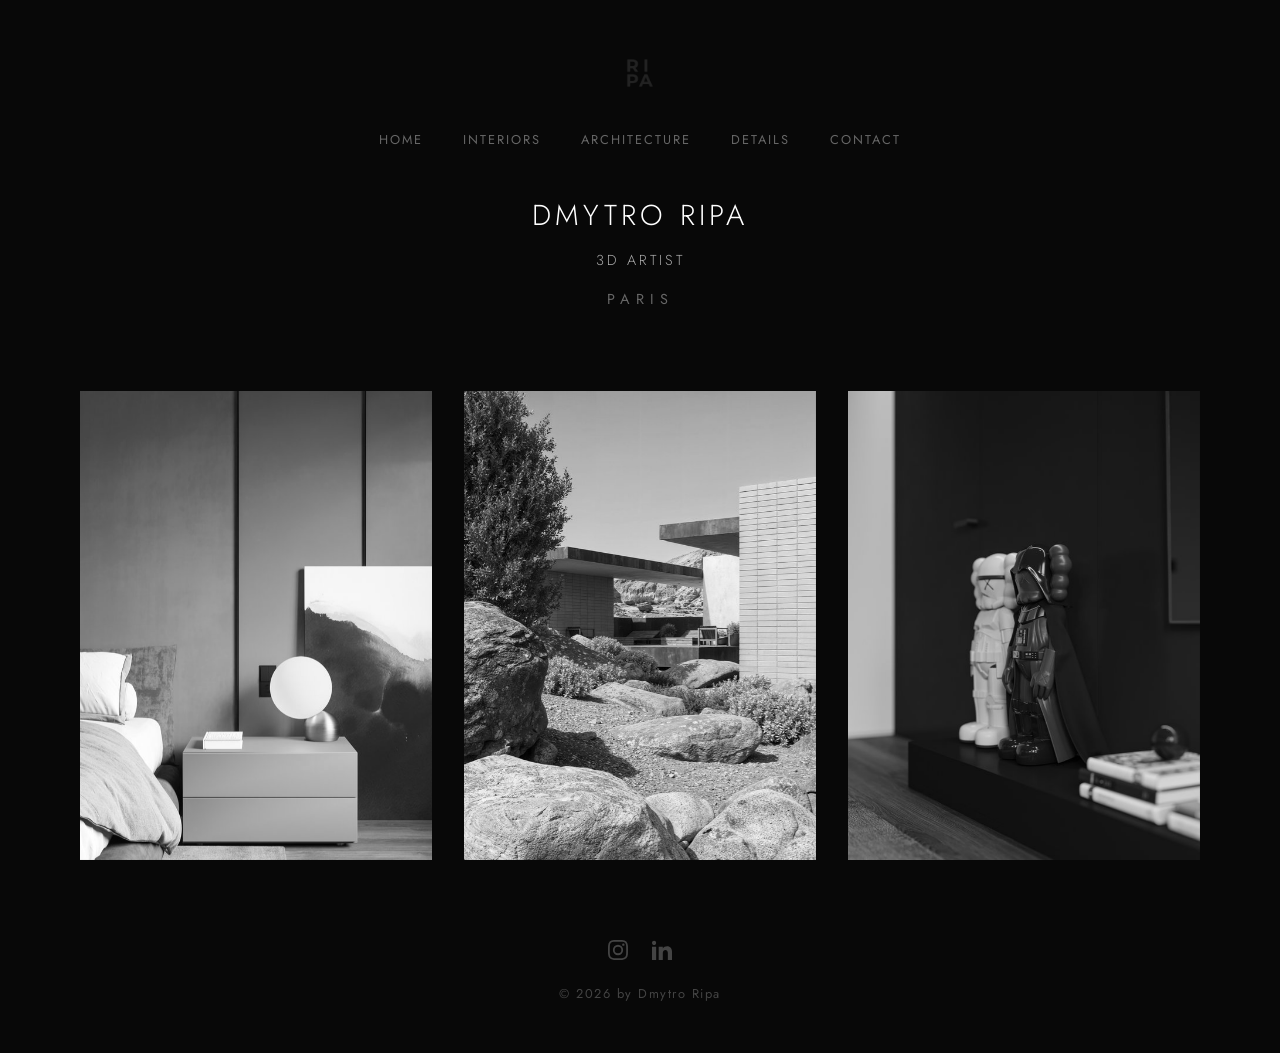
==== index.html @ 77d72f95 "Remove 'Interior Designer' from title and intro" ====
<!DOCTYPE html>
<html lang="uk">
<head>
    <meta charset="UTF-8">
    <meta name="viewport" content="width=device-width, initial-scale=1.0">
    <title>Dmytro Ripa | 3D Artist</title>
    
    <!-- Правильні шрифти: читабельний мінімалізм (300 і 400) -->
    <link rel="preconnect" href="https://fonts.googleapis.com">
    <link rel="preconnect" href="https://fonts.gstatic.com" crossorigin>
    <link href="https://fonts.googleapis.com/css2?family=Jost:wght@300;400&display=swap" rel="stylesheet">
    
    <!-- Правильне підключення аналітики (ПОЗА тегом style) -->
    <script src="https://cloud.umami.is/script.js" data-website-id="2f22f287-88f8-4059-9999-76cdc04b44d3"></script>

    <style>
        /* Базові налаштування (Мінімалізм) */
        * {
            margin: 0;
            padding: 0;
            box-sizing: border-box;
        }

        /* Жорстке блокування горизонтального скролу для ВСІХ пристроїв */
        html, body {
            overflow-x: hidden;
            max-width: 100vw;
        }

        body {
            background-color: #080808;
            color: #ffffff;
            font-family: 'Jost', sans-serif;
            font-weight: 400; /* Базова товщина - Regular */
            line-height: 1.6;
            display: flex;
            flex-direction: column;
            min-height: 100vh;
        }

        /* Шапка сайту */
        header {
            display: flex;
            flex-direction: column;
            align-items: center;
            padding: 3rem 1rem 1rem 1rem;
            gap: 2rem;
        }

        .nav-links {
            display: flex;
            gap: 2.5rem;
            margin-top: 0;
            flex-wrap: wrap;
            justify-content: center;
        }

        .nav-links a {
            color: #666;
            text-decoration: none;
            font-size: 0.8rem;
            font-weight: 400; 
            letter-spacing: 2px;
            transition: color 0.3s ease;
            text-transform: uppercase;
            cursor: pointer;
        }

        /* СТИЛІ ЛОГОТИПУ */
        .logo {
            text-decoration: none;
            display: flex;
            justify-content: center;
            align-items: center;
            transition: opacity 0.3s ease;
        }

        .logo:hover {
            opacity: 0.8;
        }

        .logo h1 {
            font-size: 2.5rem;
            line-height: 0.9;
            font-weight: 300; 
            letter-spacing: 5px;
            text-align: center;
            cursor: pointer;
            color: #ffffff;
        }

        .logo-img {
            max-height: 50px; /* Регулюйте висоту логотипу тут */
            width: auto;
            cursor: pointer;
            display: block;
        }

        /* Сторінка контактів */
        .contact-info {
            text-align: center;
            max-width: 600px;
            width: 100%;
        }

        .contact-text {
            margin-bottom: 3rem;
            color: #999;
            font-size: 1.1rem;
            font-weight: 300; 
        }

        .contact-details {
            color: #fff;
            font-size: 1rem;
            font-weight: 300; 
            line-height: 2;
            letter-spacing: 1.5px;
        }

        .contact-details a {
            color: #fff;
            text-decoration: none;
            transition: color 0.3s;
        }

        .contact-details a:hover {
            color: #666;
        }

        /* Головна секція */
        main {
            flex: 1;
            padding: 2rem 5rem;
            display: flex;
            flex-direction: column;
            align-items: center;
        }

        /* Логіка перемикання сторінок */
        .page {
            display: none;
            width: 100%;
            flex-direction: column;
            align-items: center;
            animation: fadeIn 0.5s ease;
        }

        .page.active {
            display: flex;
        }

        @keyframes fadeIn {
            from { opacity: 0; transform: translateY(10px); }
            to { opacity: 1; transform: translateY(0); }
        }

        .intro {
            text-align: center;
            margin-bottom: 5rem;
            display: flex;
            flex-direction: column;
            gap: 0.5rem;
        }

        /* Стилі для твого імені як бренду */
        .intro-name {
            color: #ffffff;
            font-size: 1.8rem;
            font-weight: 300;
            letter-spacing: 4px;
            text-transform: uppercase;
            margin-bottom: 0.5rem;
            line-height: 1.2;
        }

        .intro-role {
            color: #aaaaaa;
            font-size: 0.9rem;
            font-weight: 300;
            letter-spacing: 3px;
            text-transform: uppercase;
        }

        .intro-location {
            color: #666666;
            font-size: 0.9rem;
            font-weight: 400;
            letter-spacing: 6px;
            text-transform: uppercase;
            margin-top: 0.5rem;
        }

        /* Сітка категорій (Головна сторінка) */
        .categories-grid {
            display: grid;
            grid-template-columns: repeat(3, 1fr);
            gap: 2rem;
            width: 100%;
            max-width: 1200px;
        }

        .category-card {
            position: relative;
            display: block;
            overflow: hidden;
            aspect-ratio: 3 / 4;
            text-decoration: none;
            background-color: #111;
            cursor: pointer;
        }

        .category-card img {
            width: 100%;
            height: 100%;
            object-fit: cover;
            filter: grayscale(100%);
            backface-visibility: hidden;
            transform: translateZ(0);
            transition: transform 0.6s cubic-bezier(0.25, 0.46, 0.45, 0.94), filter 0.6s ease;
        }

        .category-card .overlay {
            position: absolute;
            top: 0;
            left: 0;
            width: 100%;
            height: 100%;
            background: rgba(0, 0, 0, 0.6);
            display: flex;
            justify-content: center;
            align-items: center;
            opacity: 0; 
            transition: opacity 0.4s ease;
        }

        .category-card .overlay h2 {
            color: #ffffff;
            font-size: 1.5rem;
            font-weight: 300;
            letter-spacing: 4px;
            text-transform: uppercase;
            transform: translateY(15px);
            transition: transform 0.4s ease;
        }

        .category-card:hover img {
            transform: scale(1.05) translateZ(0);
            filter: grayscale(0%);
        }

        .category-card:hover .overlay {
            opacity: 1;
        }

        .category-card:hover .overlay h2 {
            transform: translateY(0);
        }

        /* Галерея (для сторінок проектів) */
        .page-title {
            margin-bottom: 3rem;
            font-weight: 300;
            letter-spacing: 4px;
            color: #fff;
            text-transform: uppercase;
        }

        .gallery-grid {
            display: grid;
            grid-template-columns: repeat(auto-fill, minmax(350px, 1fr));
            gap: 1.5rem;
            width: 100%;
            max-width: 1400px;
        }

        .gallery-item {
            position: relative;
            width: 100%;
            aspect-ratio: 1 / 1;
            overflow: hidden; 
            background-color: #111;
            cursor: pointer;
        }

        .gallery-item img {
            width: 100%;
            height: 100%;
            object-fit: cover;
            filter: grayscale(100%);
            display: block;
            backface-visibility: hidden;
            transform: translateZ(0);
            transition: transform 0.6s cubic-bezier(0.25, 0.46, 0.45, 0.94), filter 0.6s ease;
        }

        .gallery-item:hover img {
            filter: grayscale(0%);
            transform: scale(1.03) translateZ(0);
        }

        /* ДОДАНО: Стилі для Soft CTA в кінці галереї */
        .gallery-cta {
            text-align: center;
            margin-top: 5rem;
            padding-top: 3rem;
            border-top: 1px solid #222;
            width: 100%;
            max-width: 600px;
        }

        .gallery-cta p {
            color: #888;
            font-size: 1.1rem;
            font-weight: 300;
            margin-bottom: 1.5rem;
            letter-spacing: 1px;
        }

        .gallery-cta a {
            display: inline-block;
            color: #fff;
            text-decoration: none;
            font-size: 0.8rem;
            font-weight: 400;
            letter-spacing: 2px;
            text-transform: uppercase;
            padding: 12px 24px;
            border: 1px solid #333;
            transition: all 0.3s ease;
            cursor: pointer;
        }

        .gallery-cta a:hover {
            background-color: #fff;
            color: #080808;
            border-color: #fff;
        }

        /* --- ЛАЙТБОКС (МОДАЛЬНЕ ВІКНО) --- */
        .lightbox {
            display: none;
            position: fixed;
            z-index: 1000;
            left: 0;
            top: 0;
            width: 100%;
            height: 100%;
            background-color: rgba(0, 0, 0, 0.95);
            justify-content: center;
            align-items: center;
            opacity: 0;
            transition: opacity 0.3s ease;
        }

        .lightbox.show {
            display: flex;
            opacity: 1;
        }

        .lightbox-content {
            max-width: 90%;
            max-height: 90vh;
            object-fit: contain;
            box-shadow: 0 4px 20px rgba(0,0,0,0.5);
            animation: zoomIn 0.3s cubic-bezier(0.25, 0.46, 0.45, 0.94);
        }

        @keyframes zoomIn {
            from { transform: scale(0.95); opacity: 0; }
            to { transform: scale(1); opacity: 1; }
        }

        .lightbox-close {
            position: absolute;
            top: 30px;
            right: 40px;
            color: #888;
            font-size: 50px;
            font-weight: 300;
            cursor: pointer;
            transition: color 0.3s ease;
            line-height: 1;
        }

        .lightbox-close:hover {
            color: #fff;
        }

        /* Навігація в лайтбоксі (стрілки) */
        .lightbox-prev, .lightbox-next {
            position: absolute;
            top: 50%;
            transform: translateY(-50%);
            color: #888;
            font-size: 40px;
            font-weight: 300;
            cursor: pointer;
            transition: color 0.3s ease;
            padding: 20px;
            user-select: none;
            z-index: 1001;
        }

        .lightbox-prev:hover, .lightbox-next:hover {
            color: #fff;
        }

        .lightbox-prev { left: 20px; }
        .lightbox-next { right: 20px; }

        /* Футер */
        footer {
            text-align: center;
            padding: 3rem;
            color: #444;
            font-size: 0.8rem;
            font-weight: 400;
            letter-spacing: 1.5px;
            display: flex;
            flex-direction: column;
            align-items: center;
            gap: 1.5rem;
        }

        .footer-socials {
            display: flex;
            gap: 1.5rem;
        }

        .footer-socials a {
            color: #444;
            transition: color 0.3s ease;
            display: flex;
            align-items: center;
            justify-content: center;
        }

        .footer-socials a:hover {
            color: #fff;
        }

        .footer-socials svg {
            width: 20px;
            height: 20px;
            fill: currentColor;
        }

        /* Адаптивність для телефонів */
        @media (max-width: 900px) {
            header {
                flex-direction: column;
                align-items: center;
                gap: 1.5rem;
                padding: 1.5rem 1rem;
            }
            .nav-links {
                flex-wrap: wrap;
                justify-content: center;
                gap: 1rem;
                width: 100%;
            }
            .categories-grid {
                grid-template-columns: 1fr;
                max-width: 100%;
            }
            .category-card .overlay {
                opacity: 1;
                background: rgba(0, 0, 0, 0.4);
            }
            .category-card .overlay h2 {
                transform: translateY(0);
            }
            .gallery-grid {
                grid-template-columns: repeat(2, 1fr);
                gap: 0.5rem;
            }
            .gallery-grid img {
                filter: grayscale(0%);
            }
            main {
                padding: 1rem;
                width: 100%;
            }
            .lightbox-close {
                top: 15px;
                right: 20px;
                font-size: 40px;
            }
            .lightbox-prev, .lightbox-next {
                font-size: 30px;
                padding: 10px;
            }
            .lightbox-prev { left: 5px; }
            .lightbox-next { right: 5px; }
            .gallery-cta { margin-top: 3rem; }
        }
    </style>
</head>
<body>
    <header>
        <!-- ЗМІНА: Додано логотип (зображення або текст) над меню -->
        <a class="logo" data-target="home">
            <!-- Варіант 1: Якщо у вас є картинка логотипу (розкоментуйте і вкажіть шлях) -->
            <img src="images/logo.png" alt="Dmytro Ripa Logo" class="logo-img">
            
            <!-- Варіант 2: Якщо хочете текстовий логотип (видаліть img вище і розкоментуйте h1) -->
            <!-- <h1>DR</h1> -->
        </a>
        
        <nav class="nav-links">
            <a data-target="home" class="active">HOME</a>
            <a data-target="interiors">INTERIORS</a>
            <a data-target="architecture">ARCHITECTURE</a>
            <a data-target="details">DETAILS</a>
            <a data-target="contact">CONTACT</a>
        </nav>
    </header>

    <main>
        <!-- СТОРІНКА: ГОЛОВНА -->
        <div id="home" class="page active">
            <section class="intro">
                <h1 class="intro-name">Dmytro Ripa</h1>
                <p class="intro-role">3D Artist</p>
                <p class="intro-location">Paris</p>
            </section>

            <section class="categories-grid">
                <div class="category-card" data-target="interiors">
                    <img src="images/home-interiors.jpg" alt="Interiors">
                    <div class="overlay">
                        <h2>Interiors</h2>
                    </div>
                </div>
                <div class="category-card" data-target="architecture">
                    <img src="images/home-architecture.jpg" alt="Architecture">
                    <div class="overlay">
                        <h2>Architecture</h2>
                    </div>
                </div>
                <div class="category-card" data-target="details">
                    <img src="images/home-details.jpg" alt="Details">
                    <div class="overlay">
                        <h2>Details</h2>
                    </div>
                </div>
            </section>
        </div>

        <!-- СТОРІНКА: ІНТЕР'ЄРИ -->
        <div id="interiors" class="page">
            <h2 class="page-title">Interiors</h2>
            <section class="gallery-grid">
                <div class="gallery-item"><img src="images/thumb/int-work14.jpg" data-full="images/int-work14.jpg" alt="Interior Work 1"></div>
                <div class="gallery-item"><img src="images/thumb/int-work18.jpg" data-full="images/int-work18.jpg" alt="Interior Work 2"></div>
                <div class="gallery-item"><img src="images/thumb/int-work10.jpg" data-full="images/int-work10.jpg" alt="Interior Work 3"></div>
                <div class="gallery-item"><img src="images/thumb/int-work4.jpg" data-full="images/int-work4.jpg" alt="Interior Work 4"></div>
                <div class="gallery-item"><img src="images/thumb/int-work8.jpg" data-full="images/int-work8.jpg" alt="Interior Work 5"></div>
                <div class="gallery-item"><img src="images/thumb/int-work5.jpg" data-full="images/int-work5.jpg" alt="Interior Work 6"></div>
                <div class="gallery-item"><img src="images/thumb/int-work9.jpg" data-full="images/int-work9.jpg" alt="Interior Work 7"></div>
                <div class="gallery-item"><img src="images/thumb/int-work11.jpg" data-full="images/int-work11.jpg" alt="Interior Work 8"></div>
                <div class="gallery-item"><img src="images/thumb/int-work12.jpg" data-full="images/int-work12.jpg" alt="Interior Work 9"></div>
                <div class="gallery-item"><img src="images/thumb/int-work13.jpg" data-full="images/int-work13.jpg" alt="Interior Work 10"></div>
                <div class="gallery-item"><img src="images/thumb/int-work15.jpg" data-full="images/int-work15.jpg" alt="Interior Work 11"></div>
                <div class="gallery-item"><img src="images/thumb/int-work16.jpg" data-full="images/int-work16.jpg" alt="Interior Work 12"></div>
                <div class="gallery-item"><img src="images/thumb/int-work17.jpg" data-full="images/int-work17.jpg" alt="Interior Work 13"></div>
                <div class="gallery-item"><img src="images/thumb/int-work19.jpg" data-full="images/int-work19.jpg" alt="Interior Work 14"></div>
                <div class="gallery-item"><img src="images/thumb/int-work22.jpg" data-full="images/int-work22.jpg" alt="Interior Work 15"></div>
                <div class="gallery-item"><img src="images/thumb/int-work1.jpg" data-full="images/int-work1.jpg" alt="Interior Work 16"></div>
                <div class="gallery-item"><img src="images/thumb/int-work2.jpg" data-full="images/int-work2.jpg" alt="Interior Work 17"></div>
                <div class="gallery-item"><img src="images/thumb/int-work3.jpg" data-full="images/int-work3.jpg" alt="Interior Work 18"></div>
                <div class="gallery-item"><img src="images/thumb/int-work6.jpg" data-full="images/int-work6.jpg" alt="Interior Work 19"></div>
                <div class="gallery-item"><img src="images/thumb/int-work7.jpg" data-full="images/int-work7.jpg" alt="Interior Work 20"></div>
                
                
                
            </section>
            
            <!-- ДОДАНО: Soft CTA для Інтер'єрів -->
            <div class="gallery-cta">
                <p>Ready to collaborate?</p>
                <a data-target="contact" data-umami-event="CTA Click: Bottom of Interiors">Get in touch</a>
            </div>
        </div>

        <!-- СТОРІНКА: АРХІТЕКТУРА -->
        <div id="architecture" class="page">
            <h2 class="page-title">Architecture</h2>
            <section class="gallery-grid">
                <div class="gallery-item"><img src="images/thumb/ext-work1.jpg" data-full="images/ext-work1.jpg" alt="Exterior Work 1"></div>
                <div class="gallery-item"><img src="images/thumb/ext-work2.jpg" data-full="images/ext-work2.jpg" alt="Exterior Work 2"></div>
                <div class="gallery-item"><img src="images/thumb/ext-work3.jpg" data-full="images/ext-work3.jpg" alt="Exterior Work 3"></div>
                <div class="gallery-item"><img src="images/thumb/ext-work4.jpg" data-full="images/ext-work4.jpg" alt="Exterior Work 4"></div>
                <div class="gallery-item"><img src="images/thumb/ext-work5.jpg" data-full="images/ext-work5.jpg" alt="Exterior Work 5"></div>
                <div class="gallery-item"><img src="images/thumb/ext-work6.jpg" data-full="images/ext-work6.jpg" alt="Exterior Work 6"></div>
                <div class="gallery-item"><img src="images/thumb/ext-work7.jpg" data-full="images/ext-work7.jpg" alt="Exterior Work 7"></div>
                <div class="gallery-item"><img src="images/thumb/ext-work8.jpg" data-full="images/ext-work8.jpg" alt="Exterior Work 8"></div>
                <div class="gallery-item"><img src="images/thumb/ext-work9.jpg" data-full="images/ext-work9.jpg" alt="Exterior Work 9"></div>
                <div class="gallery-item"><img src="images/thumb/ext-work10.jpg" data-full="images/ext-work10.jpg" alt="Exterior Work 10"></div>
                <div class="gallery-item"><img src="images/thumb/ext-work11.jpg" data-full="images/ext-work11.jpg" alt="Exterior Work 11"></div>
                <div class="gallery-item"><img src="images/thumb/ext-work12.jpg" data-full="images/ext-work12.jpg" alt="Exterior Work 12"></div>
                <div class="gallery-item"><img src="images/thumb/ext-work13.jpg" data-full="images/ext-work13.jpg" alt="Exterior Work 13"></div>
                <div class="gallery-item"><img src="images/thumb/ext-work14.jpg" data-full="images/ext-work14.jpg" alt="Exterior Work 14"></div>
                <div class="gallery-item"><img src="images/thumb/ext-work15.jpg" data-full="images/ext-work15.jpg" alt="Exterior Work 15"></div>
                <div class="gallery-item"><img src="images/thumb/ext-work16.jpg" data-full="images/ext-work16.jpg" alt="Exterior Work 16"></div>
                <div class="gallery-item"><img src="images/thumb/ext-work17.jpg" data-full="images/ext-work17.jpg" alt="Exterior Work 17"></div>
                <div class="gallery-item"><img src="images/thumb/ext-work18.jpg" data-full="images/ext-work18.jpg" alt="Exterior Work 18"></div>
            </section>

            <!-- ДОДАНО: Soft CTA для Архітектури -->
            <div class="gallery-cta">
                <p>Have an architecture project in mind?</p>
                <a data-target="contact" data-umami-event="CTA Click: Bottom of Architecture">Let's discuss details</a>
            </div>
        </div>

        <!-- СТОРІНКА: ДЕТАЛІ -->
        <div id="details" class="page">
            <h2 class="page-title">Details</h2>
            <section class="gallery-grid">
                <div class="gallery-item"><img src="images/thumb/detail-work1.jpg" data-full="images/detail-work1.jpg" alt="Detail Work 1"></div>
                <div class="gallery-item"><img src="images/thumb/detail-work2.jpg" data-full="images/detail-work2.jpg" alt="Detail Work 2"></div>
                <div class="gallery-item"><img src="images/thumb/detail-work3.jpg" data-full="images/detail-work3.jpg" alt="Detail Work 3"></div>
                <div class="gallery-item"><img src="images/thumb/detail-work4.jpg" data-full="images/detail-work4.jpg" alt="Detail Work 4"></div>
                <div class="gallery-item"><img src="images/thumb/detail-work5.jpg" data-full="images/detail-work5.jpg" alt="Detail Work 5"></div>
                <div class="gallery-item"><img src="images/thumb/detail-work6.jpg" data-full="images/detail-work6.jpg" alt="Detail Work 6"></div>
            </section>

            <!-- ДОДАНО: Soft CTA для Деталей -->
            <div class="gallery-cta">
                <p>Need high-end 3D visualization?</p>
                <a data-target="contact" data-umami-event="CTA Click: Bottom of Details">Contact me</a>
            </div>
        </div>

        <!-- СТОРІНКА: КОНТАКТИ -->
        <div id="contact" class="page">
            <h2 class="page-title">Contact</h2>
            <section class="contact-info">
                <p class="contact-text">Open for opportunities and collaborations.</p>
                <div class="contact-details">
                    <p>Paris, France</p>
                    <p><a href="mailto:ripa.dm@gmail.com" data-umami-event="Email Click">ripa.dm@gmail.com</a></p>
                </div>
            </section>
        </div>
    </main>

    <footer>
        <div class="footer-socials">
            <a href="https://www.instagram.com/ripa.dima" target="_blank" aria-label="Instagram" data-umami-event="Instagram Click">
                <svg viewBox="0 0 24 24"><path d="M12 2.163c3.204 0 3.584.012 4.85.07 3.252.148 4.771 1.691 4.919 4.919.058 1.265.069 1.645.069 4.849 0 3.205-.012 3.584-.069 4.849-.149 3.225-1.664 4.771-4.919 4.919-1.266.058-1.644.07-4.85.07-3.204 0-3.584-.012-4.849-.07-3.26-.149-4.771-1.699-4.919-4.92-.058-1.265-.07-1.644-.07-4.849 0-3.204.013-3.583.07-4.849.149-3.227 1.664-4.771 4.919-4.919 1.266-.057 1.645-.069 4.849-.069zM12 0C8.741 0 8.333.014 7.053.072 2.695.272.273 2.69.073 7.052.014 8.333 0 8.741 0 12c0 3.259.014 3.668.072 4.948.2 4.358 2.618 6.78 6.98 6.98C8.333 23.986 8.741 24 12 24c3.259 0 3.668-.014 4.948-.072 4.354-.2 6.782-2.618 6.979-6.98.059-1.28.073-1.689.073-4.948 0-3.259-.014-3.667-.072-4.947-.196-4.354-2.617-6.78-6.979-6.98C15.668.014 15.259 0 12 0zm0 5.838a6.162 6.162 0 100 12.324 6.162 6.162 0 000-12.324zM12 16a4 4 0 110-8 4 4 0 010 8zm6.406-11.845a1.44 1.44 0 100 2.881 1.44 1.44 0 000-2.881z"/></svg>
            </a>
            <a href="https://www.linkedin.com/in/ripa-dmytro-2401971b3/" target="_blank" aria-label="LinkedIn" data-umami-event="LinkedIn Click">
                <svg viewBox="0 0 24 24"><path d="M4.98 3.5c0 1.381-1.11 2.5-2.48 2.5s-2.48-1.119-2.48-2.5c0-1.38 1.11-2.5 2.48-2.5s2.48 1.12 2.48 2.5zm.02 4.5h-5v16h5v-16zm7.982 0h-4.968v16h4.969v-8.399c0-4.67 6.029-5.052 6.029 0v8.399h4.988v-10.131c0-7.88-8.922-7.593-11.018-3.714v-2.155z"/></svg>
            </a>
        </div>
        <p>&copy; 2026 by Dmytro Ripa</p>
    </footer>

    <!-- HTML для лайтбоксу -->
    <div id="lightbox" class="lightbox">
        <span class="lightbox-close">&times;</span>
        <span class="lightbox-prev">&#10094;</span>
        <img class="lightbox-content" id="lightbox-img">
        <span class="lightbox-next">&#10095;</span>
    </div>

    <script>
        document.addEventListener('DOMContentLoaded', () => {
            const links = document.querySelectorAll('[data-target]');
            const pages = document.querySelectorAll('.page');
            const navLinks = document.querySelectorAll('.nav-links a[data-target]');

            // Професійна логіка маршрутизації (URL Routing)
            const showPage = (targetId) => {
                const targetPage = document.getElementById(targetId);
                if (!targetPage) return;

                // Ховаємо всі сторінки і знімаємо активні класи з меню
                pages.forEach(page => page.classList.remove('active'));
                navLinks.forEach(nav => nav.classList.remove('active'));

                // Показуємо потрібну сторінку
                targetPage.classList.add('active');
                
                // Активуємо всі посилання, які ведуть на цю сторінку (в меню і на головній)
                const activeLinks = document.querySelectorAll(`[data-target="${targetId}"]`);
                activeLinks.forEach(link => link.classList.add('active'));

                window.scrollTo({ top: 0, behavior: 'smooth' });

                // ДОДАНО: Відстеження Umami (перегляд розділів)
                if (window.umami) {
                    umami.track(`Viewed Section: ${targetId}`);
                }
            };

            const handleRouting = () => {
                // Читаємо хеш з URL (без символу #)
                const hash = window.location.hash.substring(1);
                
                if (hash && document.getElementById(hash)) {
                    showPage(hash);
                } else {
                    // Якщо хешу немає або він хибний - кидаємо на головну
                    showPage('home');
                    if(hash) history.replaceState(null, null, window.location.pathname);
                }
            };

            links.forEach(link => {
                link.addEventListener('click', (e) => {
                    e.preventDefault(); // Блокуємо дефолтний клік
                    const targetId = link.getAttribute('data-target');
                    if (targetId) {
                        // Змінюємо URL без перезавантаження і без стрибків
                        history.pushState(null, null, `#${targetId}`);
                        handleRouting();
                    }
                });
            });

            // Обробка кнопок "Назад/Вперед" у браузері
            window.addEventListener('popstate', handleRouting);

            // Перевіряємо URL при першому завантаженні сайту
            handleRouting();

            // Логіка лайтбоксу
            const lightbox = document.getElementById('lightbox');
            const lightboxImg = document.getElementById('lightbox-img');
            const closeBtn = document.querySelector('.lightbox-close');
            const galleryImages = document.querySelectorAll('.gallery-grid img[data-full]');

            // Стан слайдера
            let currentGallery = [];
            let currentIndex = 0;

            // ДОДАНО: Змінні для "невидимої" аналітики (Deep Interest)
            let imagesViewedSession = 0;
            let deepInterestFired = false;
            const DEEP_INTEREST_THRESHOLD = 7;

            // ДОДАНО: Функція для відправки подій в Umami при перегляді фото
            const trackImageView = () => {
                if (!window.umami || currentGallery.length === 0) return;
                
                // Дістаємо назву файлу з URL (наприклад: 'int-work4.jpg')
                const fullResUrl = currentGallery[currentIndex].getAttribute('data-full');
                const filename = fullResUrl.split('/').pop();
                
                // 1. Відправляємо подію про перегляд конкретного фото
                umami.track('Lightbox: Viewed Image', { filename: filename });

                // 2. Логіка "Гарячого ліда" (Deep Interest)
                imagesViewedSession++;
                if (imagesViewedSession >= DEEP_INTEREST_THRESHOLD && !deepInterestFired) {
                    umami.track('Deep Interest', { trigger: `Viewed ${DEEP_INTEREST_THRESHOLD}+ images` });
                    deepInterestFired = true; // Захист від спаму: відправляємо лише один раз за сесію
                }
            };

            galleryImages.forEach(img => {
                img.addEventListener('click', () => {
                    lightbox.classList.add('show');
                    
                    // Збираємо всі картинки ТІЛЬКИ з поточного відкритого розділу
                    const activeSection = img.closest('.page');
                    currentGallery = Array.from(activeSection.querySelectorAll('.gallery-grid img[data-full]'));
                    currentIndex = currentGallery.indexOf(img);
                    
                    updateLightboxImage();
                });
            });

            // Функція оновлення картинки
            const updateLightboxImage = () => {
                if (currentGallery.length === 0) return;
                const fullResUrl = currentGallery[currentIndex].getAttribute('data-full');
                lightboxImg.src = fullResUrl;
                
                // ДОДАНО: Викликаємо трекінг при кожному оновленні картинки
                trackImageView();
            };

            // Логіка перемикання вперед/назад із зацикленням
            const nextImage = (e) => {
                if (e) e.stopPropagation();
                currentIndex = (currentIndex + 1) % currentGallery.length;
                updateLightboxImage();
            };

            const prevImage = (e) => {
                if (e) e.stopPropagation();
                currentIndex = (currentIndex - 1 + currentGallery.length) % currentGallery.length;
                updateLightboxImage();
            };

            const closeLightbox = () => {
                lightbox.classList.remove('show');
                setTimeout(() => { lightboxImg.src = ''; }, 300); 
            };

            closeBtn.addEventListener('click', closeLightbox);
            
            // Обробники кліків по стрілках
            document.querySelector('.lightbox-next').addEventListener('click', nextImage);
            document.querySelector('.lightbox-prev').addEventListener('click', prevImage);

            lightbox.addEventListener('click', (e) => {
                if (e.target === lightbox) {
                    closeLightbox();
                }
            });

            document.addEventListener('keydown', (e) => {
                if (!lightbox.classList.contains('show')) return;
                
                if (e.key === 'Escape') closeLightbox();
                // Керування клавіатурою
                if (e.key === 'ArrowRight') nextImage();
                if (e.key === 'ArrowLeft') prevImage();
            });

            // Обробка свайпів для смартфонів та планшетів
            let touchStartX = 0;
            let touchEndX = 0;

            lightbox.addEventListener('touchstart', e => {
                touchStartX = e.changedTouches[0].screenX;
            }, { passive: true });

            lightbox.addEventListener('touchend', e => {
                touchEndX = e.changedTouches[0].screenX;
                handleSwipe();
            }, { passive: true });

            const handleSwipe = () => {
                const swipeThreshold = 50; // Мінімальна довжина свайпу в пікселях
                if (touchEndX < touchStartX - swipeThreshold) nextImage();
                if (touchEndX > touchStartX + swipeThreshold) prevImage();
            };
                        // ДОДАНО: Відстеження копіювання email-адреси (Невидима аналітика)
            const emailLink = document.querySelector('a[href^="mailto:"]');
            if (emailLink) {
                emailLink.addEventListener('copy', () => {
                    if (window.umami) {
                        umami.track('Contact: Copied Email');
                    }
                });
            }
        });
    </script>
</body>
</html>
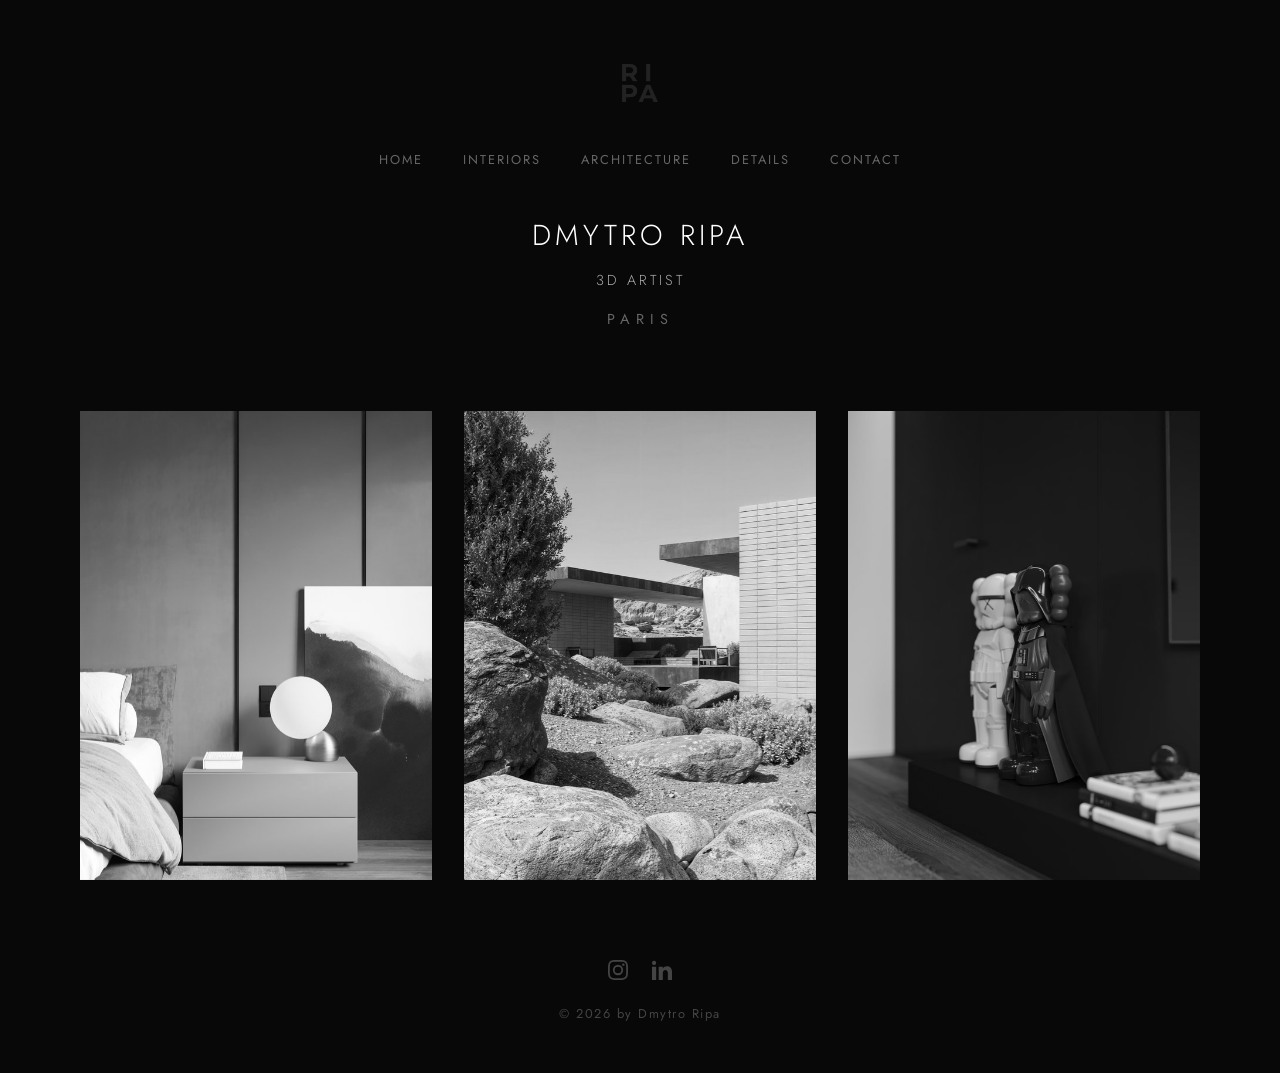
==== commit e22e0a91: "Increase logo image max height to 70px" ====
--- a/index.html
+++ b/index.html
@@ -3,7 +3,7 @@
 <head>
     <meta charset="UTF-8">
     <meta name="viewport" content="width=device-width, initial-scale=1.0">
-    <title>Dmytro Ripa | 3D Artist</title>
+    <title>Dmytro Ripa | 3D Artist </title>
     
     <!-- Правильні шрифти: читабельний мінімалізм (300 і 400) -->
     <link rel="preconnect" href="https://fonts.googleapis.com">
@@ -90,7 +90,7 @@
         }
 
         .logo-img {
-            max-height: 50px; /* Регулюйте висоту логотипу тут */
+            max-height: 70px; /* Регулюйте висоту логотипу тут */
             width: auto;
             cursor: pointer;
             display: block;
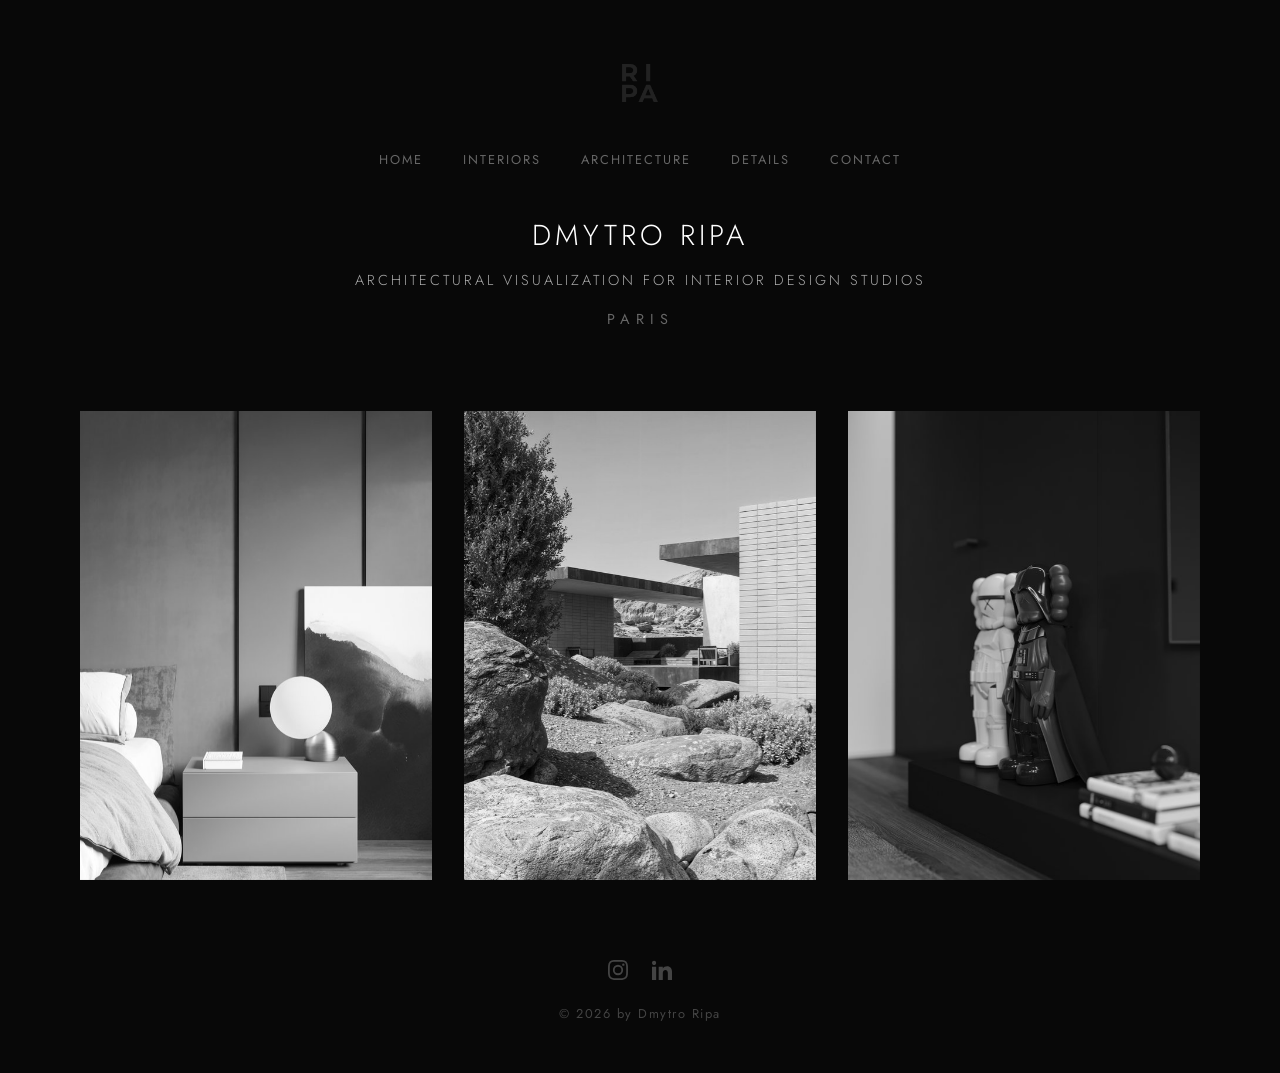
==== commit 01b17233: "Update index.html" ====
--- a/index.html
+++ b/index.html
@@ -3,7 +3,7 @@
 <head>
     <meta charset="UTF-8">
     <meta name="viewport" content="width=device-width, initial-scale=1.0">
-    <title>Dmytro Ripa | 3D Artist </title>
+    <title>Dmytro Ripa | Visualization for Interior Design Studios </title>
     
     <!-- Правильні шрифти: читабельний мінімалізм (300 і 400) -->
     <link rel="preconnect" href="https://fonts.googleapis.com">
@@ -522,7 +522,7 @@
         <div id="home" class="page active">
             <section class="intro">
                 <h1 class="intro-name">Dmytro Ripa</h1>
-                <p class="intro-role">3D Artist</p>
+                <p class="intro-role">Architectural Visualization for Interior Design Studios</p>
                 <p class="intro-location">Paris</p>
             </section>
 
